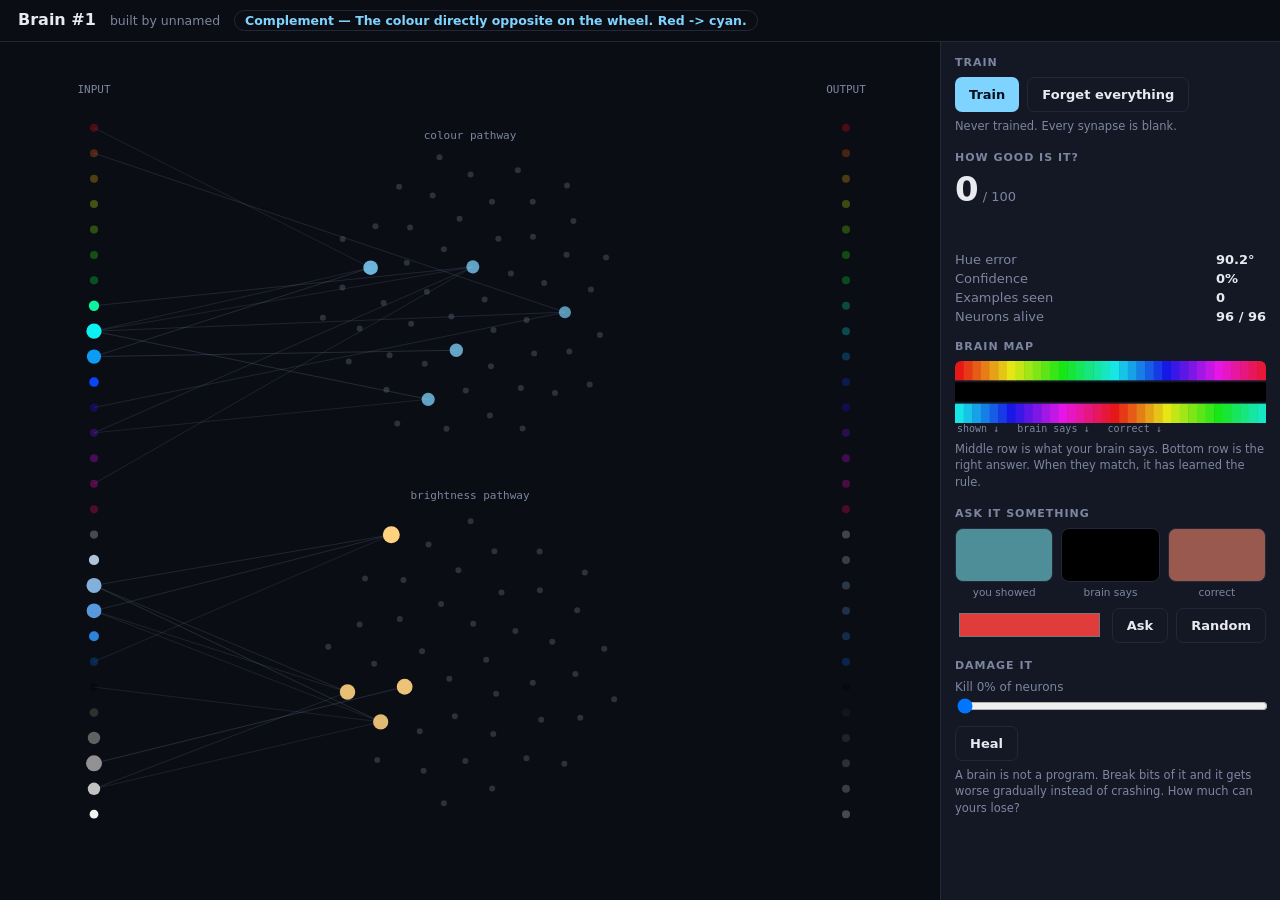
==== build-a-brain/index.html @ adc6a251 "Add Build a Brain: one-hour bio-inspired neural network workshop A zero-install browser project wher" ====
<!DOCTYPE html>
<html lang="en">
<head>
<meta charset="UTF-8">
<meta name="viewport" content="width=device-width, initial-scale=1.0">
<title>Build a Brain</title>
<style>
  :root {
    --bg: #0b0d14; --panel: #141824; --edge: #232838;
    --text: #e8eaf0; --dim: #7c86a0; --accent: #7fd4ff; --good: #4fd1a5;
  }
  body.light {
    --bg: #f4f5f8; --panel: #ffffff; --edge: #dfe3ec;
    --text: #1a1d26; --dim: #6a7183; --accent: #1f6fd0; --good: #17936c;
  }
  * { box-sizing: border-box; }
  body {
    margin: 0; background: var(--bg); color: var(--text);
    font-family: ui-sans-serif, system-ui, -apple-system, "Segoe UI", sans-serif;
    height: 100vh; display: flex; flex-direction: column; overflow: hidden;
  }
  header {
    padding: 10px 18px; border-bottom: 1px solid var(--edge);
    display: flex; align-items: baseline; gap: 14px; flex-wrap: wrap;
  }
  header h1 { font-size: 16px; margin: 0; font-weight: 650; }
  header .meta { color: var(--dim); font-size: 12.5px; }
  header .task {
    color: var(--accent); font-size: 12.5px; font-weight: 600;
    border: 1px solid var(--edge); border-radius: 999px; padding: 2px 10px;
  }
  main { flex: 1; display: flex; min-height: 0; }
  #stage { flex: 1; position: relative; min-width: 0; }
  #net { width: 100%; height: 100%; display: block; }
  aside {
    width: 340px; flex-shrink: 0; border-left: 1px solid var(--edge);
    background: var(--panel); overflow-y: auto; padding: 14px;
  }
  .card { margin-bottom: 16px; }
  .card h2 {
    font-size: 11px; text-transform: uppercase; letter-spacing: 0.09em;
    color: var(--dim); margin: 0 0 8px; font-weight: 600;
  }
  button {
    font: inherit; font-size: 13px; font-weight: 550; cursor: pointer;
    background: var(--accent); color: #06101c; border: 0;
    border-radius: 7px; padding: 9px 14px;
  }
  button.ghost { background: transparent; color: var(--text); border: 1px solid var(--edge); }
  button:disabled { opacity: 0.4; cursor: default; }
  .row { display: flex; gap: 8px; flex-wrap: wrap; }
  .stats { display: grid; grid-template-columns: 1fr auto; gap: 4px 10px; font-size: 13px; }
  .stats .k { color: var(--dim); }
  .stats .v { font-variant-numeric: tabular-nums; font-weight: 600; }
  .swatches { display: grid; grid-template-columns: repeat(3, 1fr); gap: 8px; text-align: center; }
  .swatch { height: 54px; border-radius: 8px; border: 1px solid var(--edge); }
  .swatches span { font-size: 10.5px; color: var(--dim); display: block; margin-top: 4px; }
  canvas.strip { width: 100%; height: 74px; display: block; border-radius: 6px; }
  canvas.spark { width: 100%; height: 46px; display: block; }
  input[type=range] { width: 100%; }
  label.slider { font-size: 12px; color: var(--dim); display: block; margin-bottom: 2px; }
  #bigScore { font-size: 34px; font-weight: 700; font-variant-numeric: tabular-nums; line-height: 1; }
  #bigScore small { font-size: 13px; color: var(--dim); font-weight: 500; }
  .note { font-size: 11.5px; color: var(--dim); line-height: 1.45; margin-top: 6px; }
  @media (max-width: 860px) {
    main { flex-direction: column; }
    aside { width: 100%; border-left: 0; border-top: 1px solid var(--edge); }
    #stage { height: 46vh; flex: none; }
  }
</style>
</head>
<body>

<header>
  <h1 id="brainName">Brain</h1>
  <span class="meta" id="ownerLine"></span>
  <span class="task" id="taskLine"></span>
</header>

<main>
  <div id="stage"><canvas id="net"></canvas></div>

  <aside>
    <div class="card">
      <h2>Train</h2>
      <div class="row">
        <button id="btnTrain">Train</button>
        <button id="btnReset" class="ghost">Forget everything</button>
      </div>
      <div class="note" id="progress">Never trained. Every synapse is blank.</div>
    </div>

    <div class="card">
      <h2>How good is it?</h2>
      <div id="bigScore">—<small> / 100</small></div>
      <canvas id="spark" class="spark"></canvas>
      <div class="stats">
        <span class="k">Hue error</span><span class="v" id="stHue">—</span>
        <span class="k">Confidence</span><span class="v" id="stConf">—</span>
        <span class="k">Examples seen</span><span class="v" id="stSteps">0</span>
        <span class="k">Neurons alive</span><span class="v" id="stAlive">—</span>
      </div>
    </div>

    <div class="card">
      <h2>Brain map</h2>
      <canvas id="map" class="strip"></canvas>
      <div class="note">Middle row is what your brain says. Bottom row is the
        right answer. When they match, it has learned the rule.</div>
    </div>

    <div class="card">
      <h2>Ask it something</h2>
      <div class="swatches">
        <div><div class="swatch" id="swIn"></div><span>you showed</span></div>
        <div><div class="swatch" id="swGot"></div><span>brain says</span></div>
        <div><div class="swatch" id="swWant"></div><span>correct</span></div>
      </div>
      <div style="margin-top:10px" class="row">
        <input type="color" id="pick" value="#e03c3c" style="flex:1;height:34px;border:0;background:none;cursor:pointer">
        <button id="btnAsk" class="ghost">Ask</button>
        <button id="btnRandom" class="ghost">Random</button>
      </div>
    </div>

    <div class="card">
      <h2>Damage it</h2>
      <label class="slider">Kill <span id="lesLabel">0</span>% of neurons</label>
      <input type="range" id="lesion" min="0" max="95" step="5" value="0">
      <div class="row" style="margin-top:8px">
        <button id="btnHeal" class="ghost">Heal</button>
      </div>
      <div class="note">A brain is not a program. Break bits of it and it gets
        worse gradually instead of crashing. How much can yours lose?</div>
    </div>
  </aside>
</main>

<script src="colors.js"></script>
<script src="brain.js"></script>
<script src="config.js"></script>
<script src="viz.js"></script>
<script src="app.js"></script>
</body>
</html>
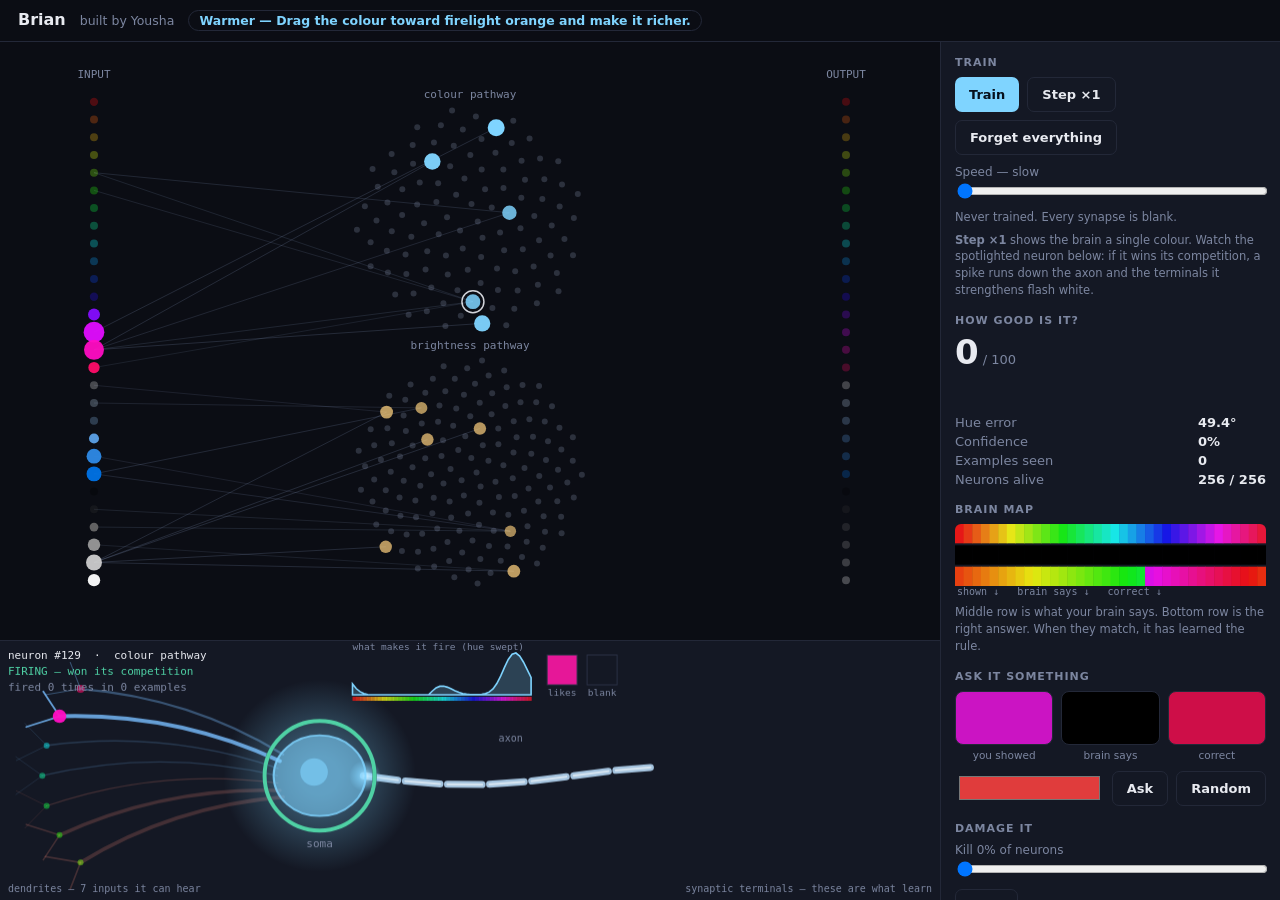
==== commit 427f7e8b: "Add hero neuron view, tuning curve, and training speed control The visualization showed every unit a" ====
--- a/build-a-brain/index.html
+++ b/build-a-brain/index.html
@@ -30,8 +30,12 @@
     border: 1px solid var(--edge); border-radius: 999px; padding: 2px 10px;
   }
   main { flex: 1; display: flex; min-height: 0; }
-  #stage { flex: 1; position: relative; min-width: 0; }
-  #net { width: 100%; height: 100%; display: block; }
+  #stage { flex: 1; min-width: 0; display: flex; flex-direction: column; }
+  #net { width: 100%; flex: 1; min-height: 0; display: block; cursor: pointer; }
+  #cell {
+    width: 100%; height: 260px; flex-shrink: 0; display: block;
+    border-top: 1px solid var(--edge);
+  }
   aside {
     width: 340px; flex-shrink: 0; border-left: 1px solid var(--edge);
     background: var(--panel); overflow-y: auto; padding: 14px;
@@ -78,16 +82,25 @@
 </header>
 
 <main>
-  <div id="stage"><canvas id="net"></canvas></div>
+  <div id="stage">
+    <canvas id="net"></canvas>
+    <canvas id="cell"></canvas>
+  </div>
 
   <aside>
     <div class="card">
       <h2>Train</h2>
       <div class="row">
         <button id="btnTrain">Train</button>
+        <button id="btnStep" class="ghost">Step ×1</button>
         <button id="btnReset" class="ghost">Forget everything</button>
       </div>
+      <label class="slider" style="margin-top:10px">Speed — <span id="spdLabel">slow</span></label>
+      <input type="range" id="speed" min="0" max="2" step="1" value="0">
       <div class="note" id="progress">Never trained. Every synapse is blank.</div>
+      <div class="note"><b>Step ×1</b> shows the brain a single colour. Watch the
+        spotlighted neuron below: if it wins its competition, a spike runs down
+        the axon and the terminals it strengthens flash white.</div>
     </div>
 
     <div class="card">
@@ -140,6 +153,7 @@
 <script src="brain.js"></script>
 <script src="config.js"></script>
 <script src="viz.js"></script>
+<script src="neuronview.js"></script>
 <script src="app.js"></script>
 </body>
 </html>
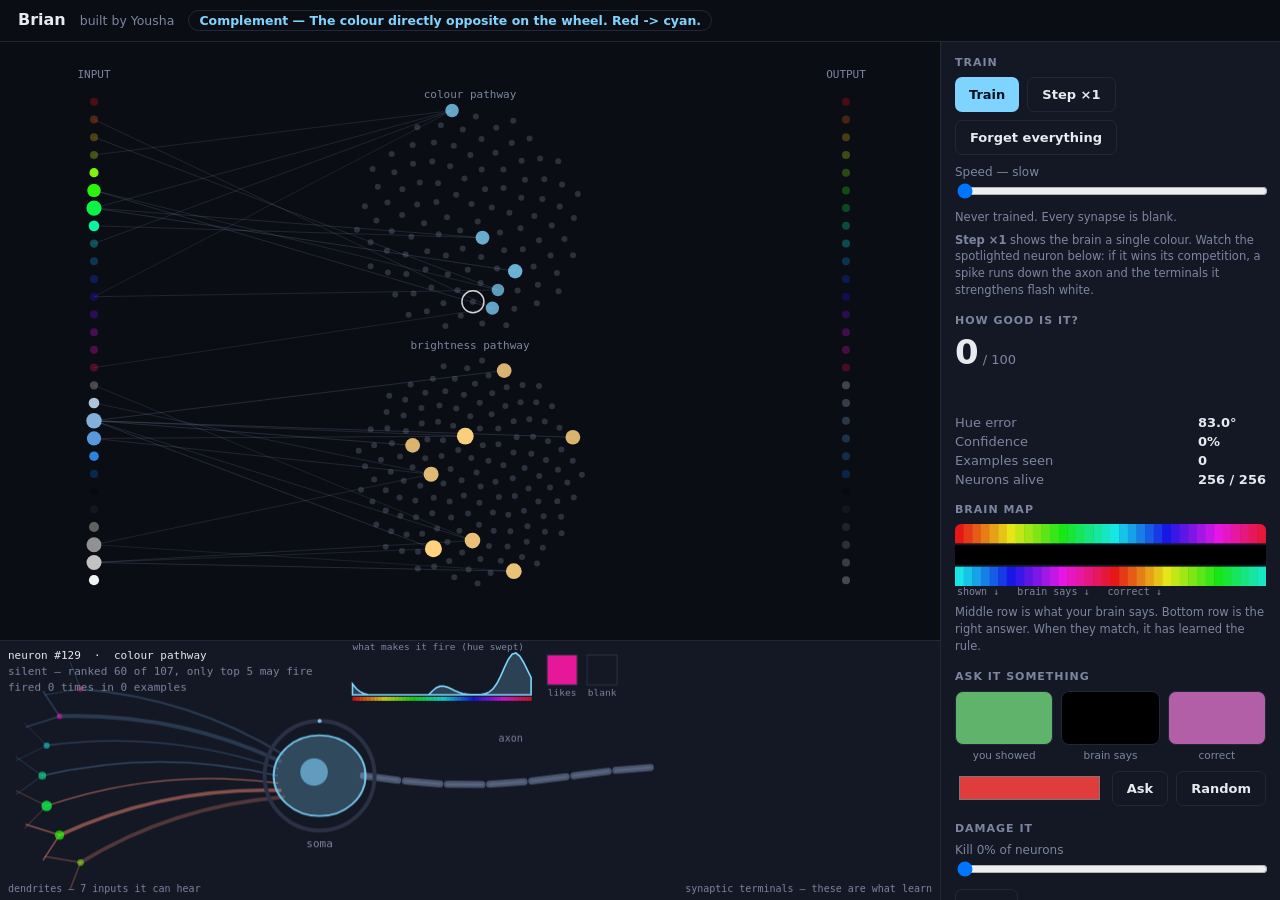
==== commit 02582eca: "phase 1: presenter shell, shared.js extraction, verifier rewrite New presenter.html, presenter.css, " ====
--- a/build-a-brain/index.html
+++ b/build-a-brain/index.html
@@ -152,6 +152,7 @@
 <script src="colors.js"></script>
 <script src="brain.js"></script>
 <script src="config.js"></script>
+<script src="shared.js"></script>
 <script src="viz.js"></script>
 <script src="neuronview.js"></script>
 <script src="app.js"></script>
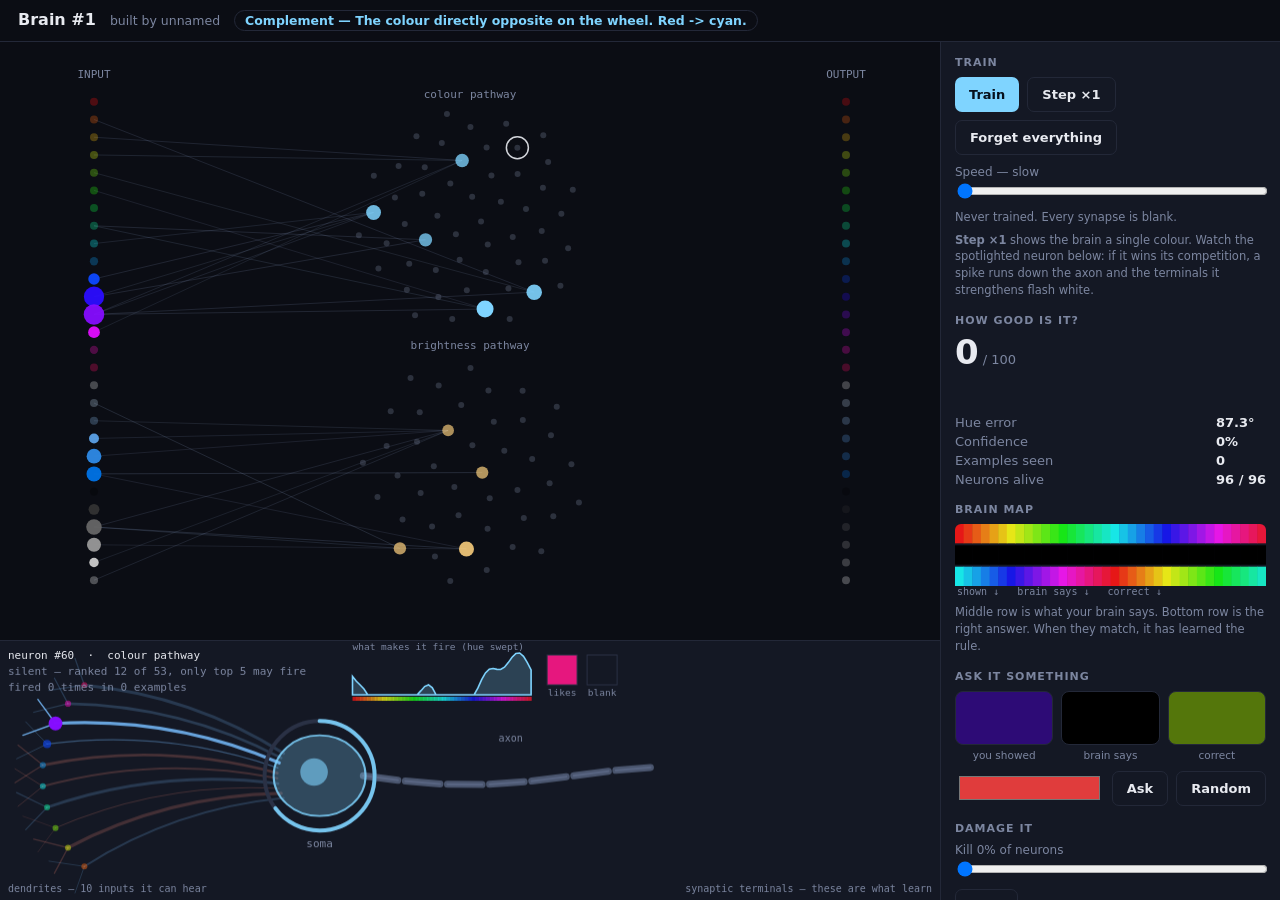
==== commit b5c74fcd: "Add a hero neuron view, tuning curve, and training speed control The crowd view draws every unit as " ====
--- a/build-a-brain/index.html
+++ b/build-a-brain/index.html
@@ -152,7 +152,6 @@
 <script src="colors.js"></script>
 <script src="brain.js"></script>
 <script src="config.js"></script>
-<script src="shared.js"></script>
 <script src="viz.js"></script>
 <script src="neuronview.js"></script>
 <script src="app.js"></script>
